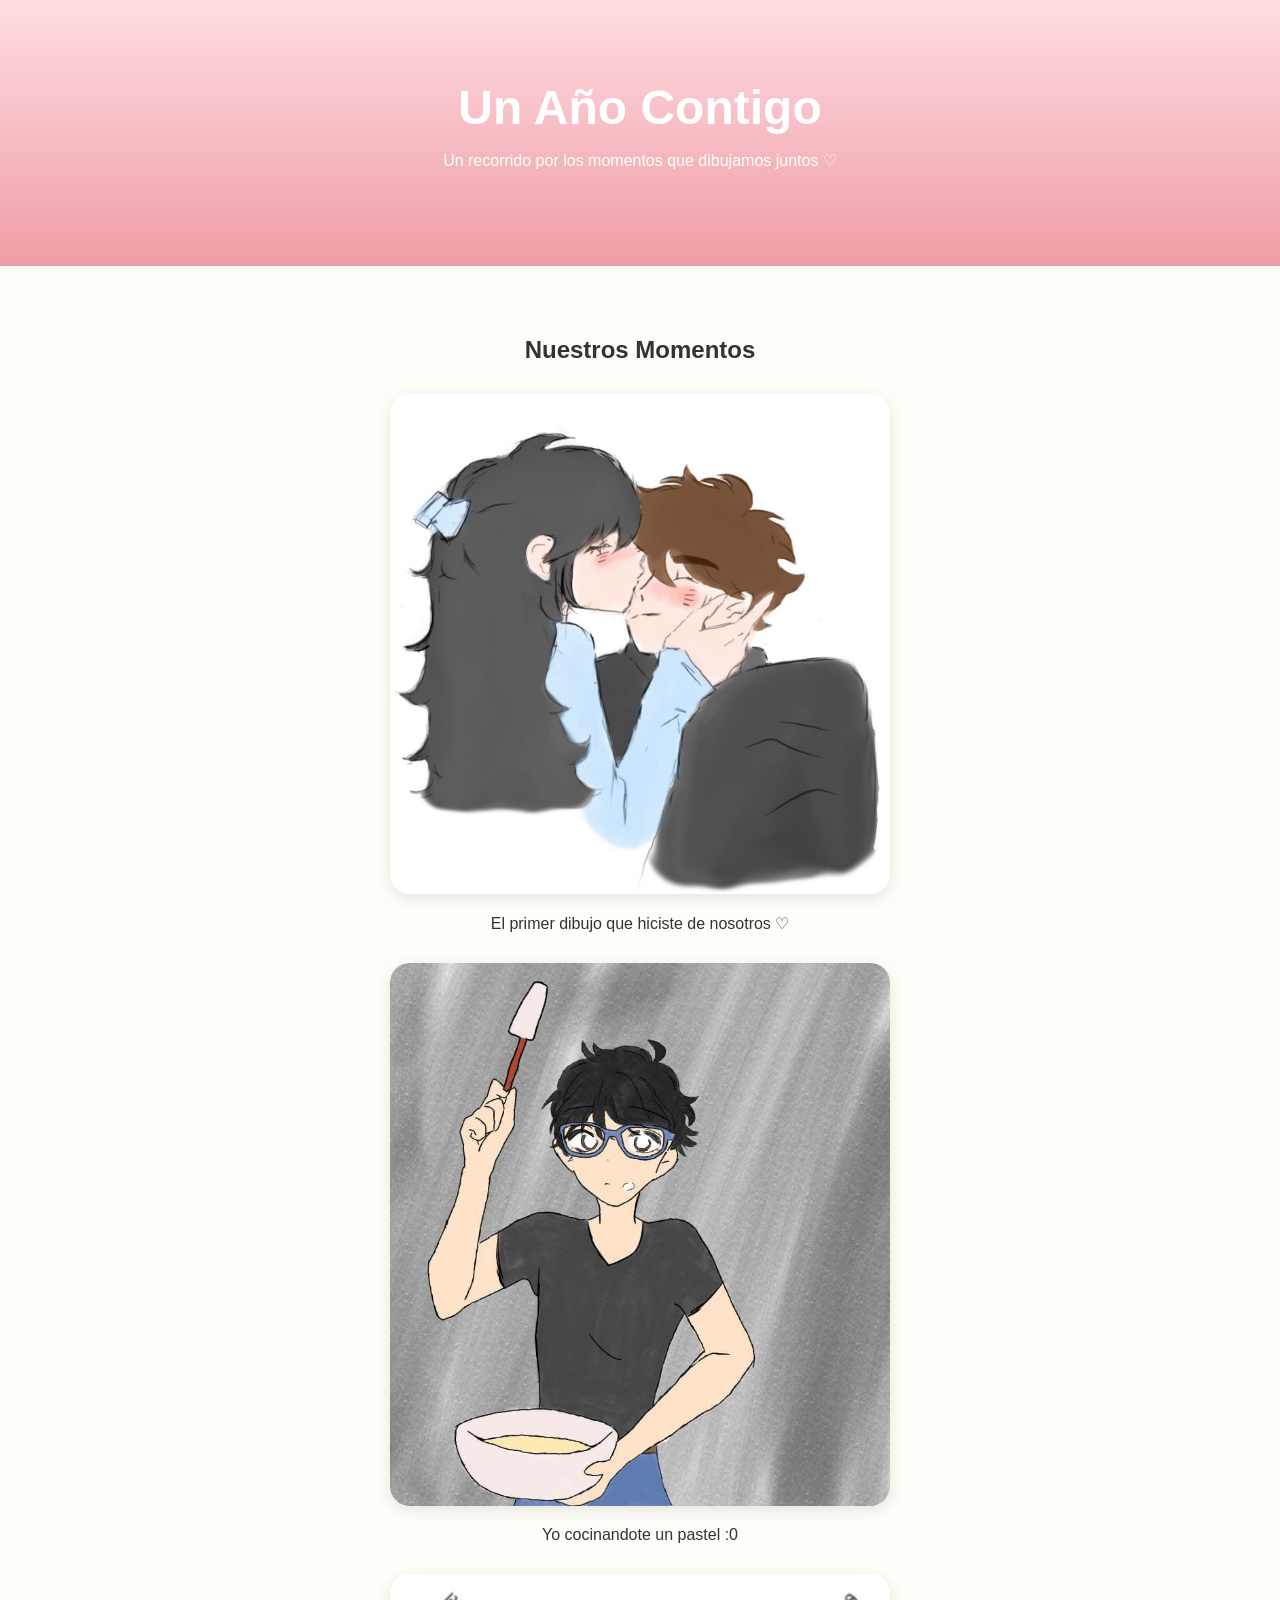
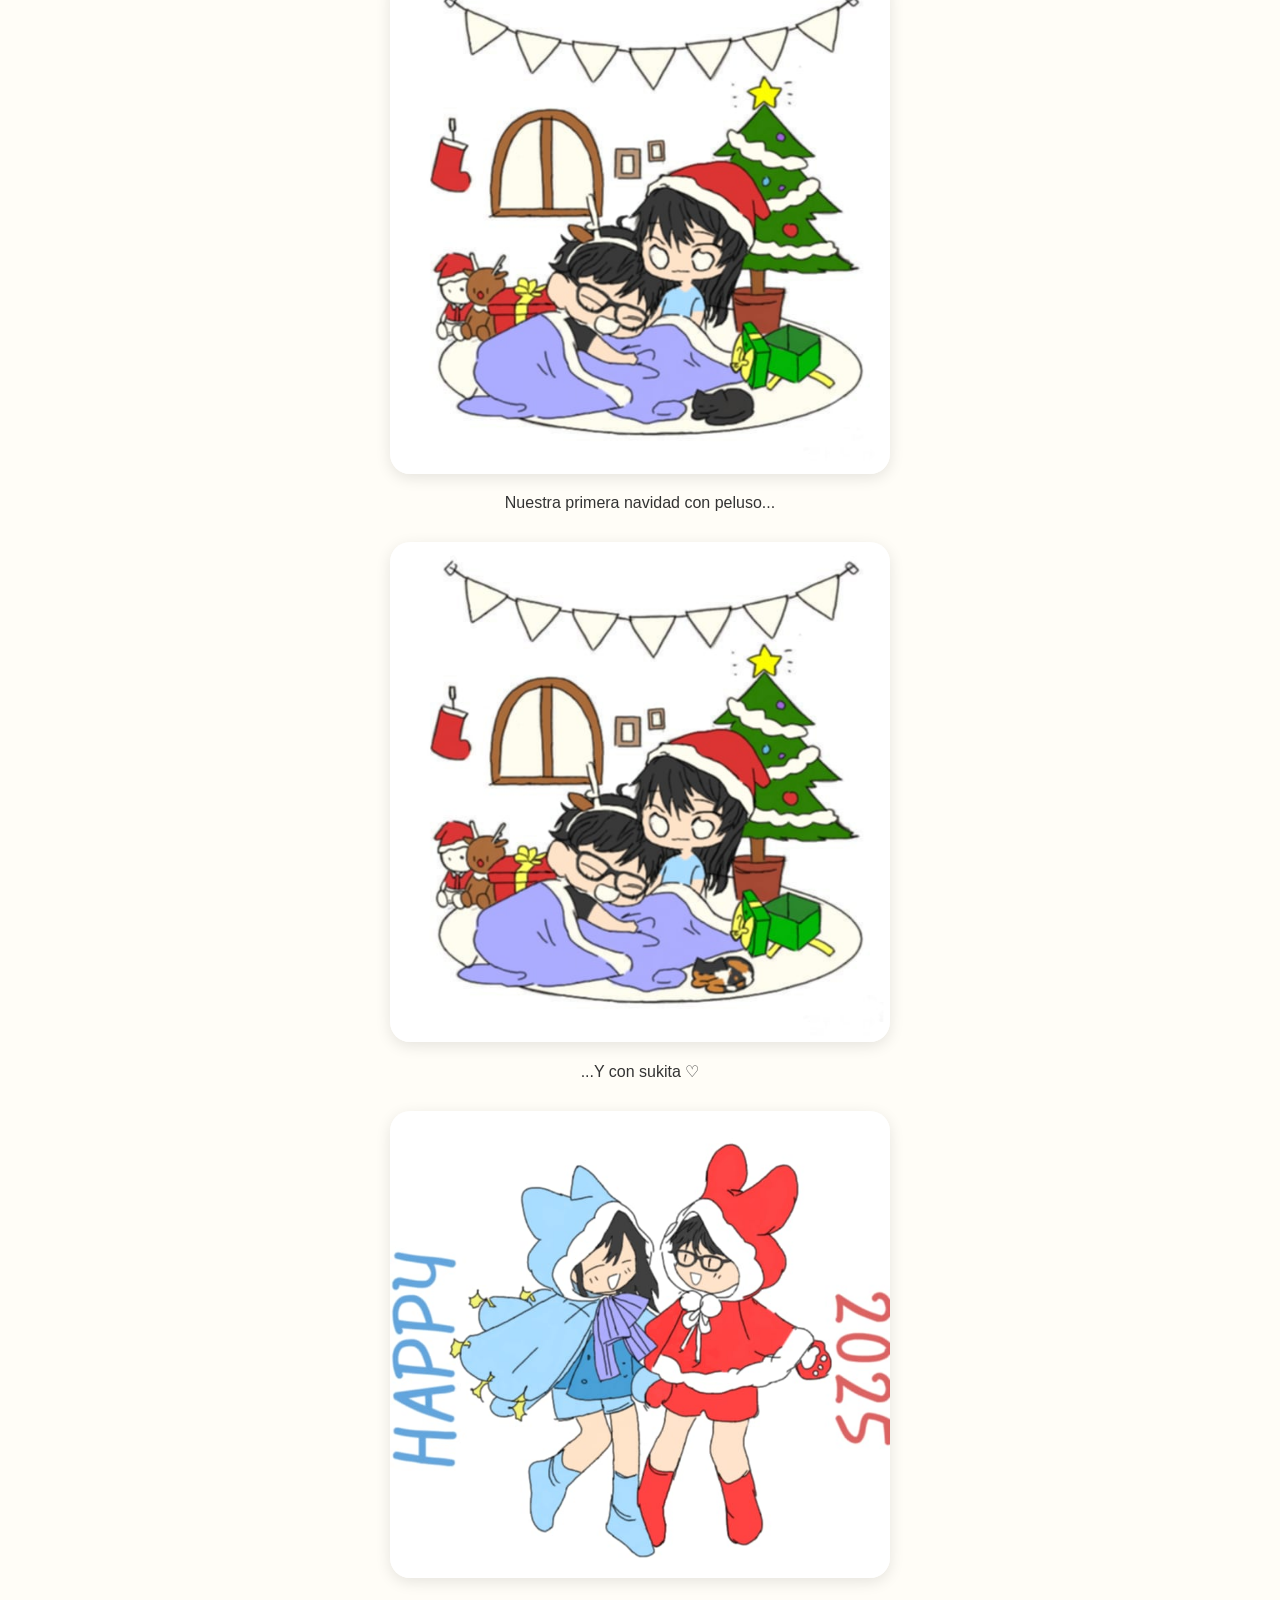
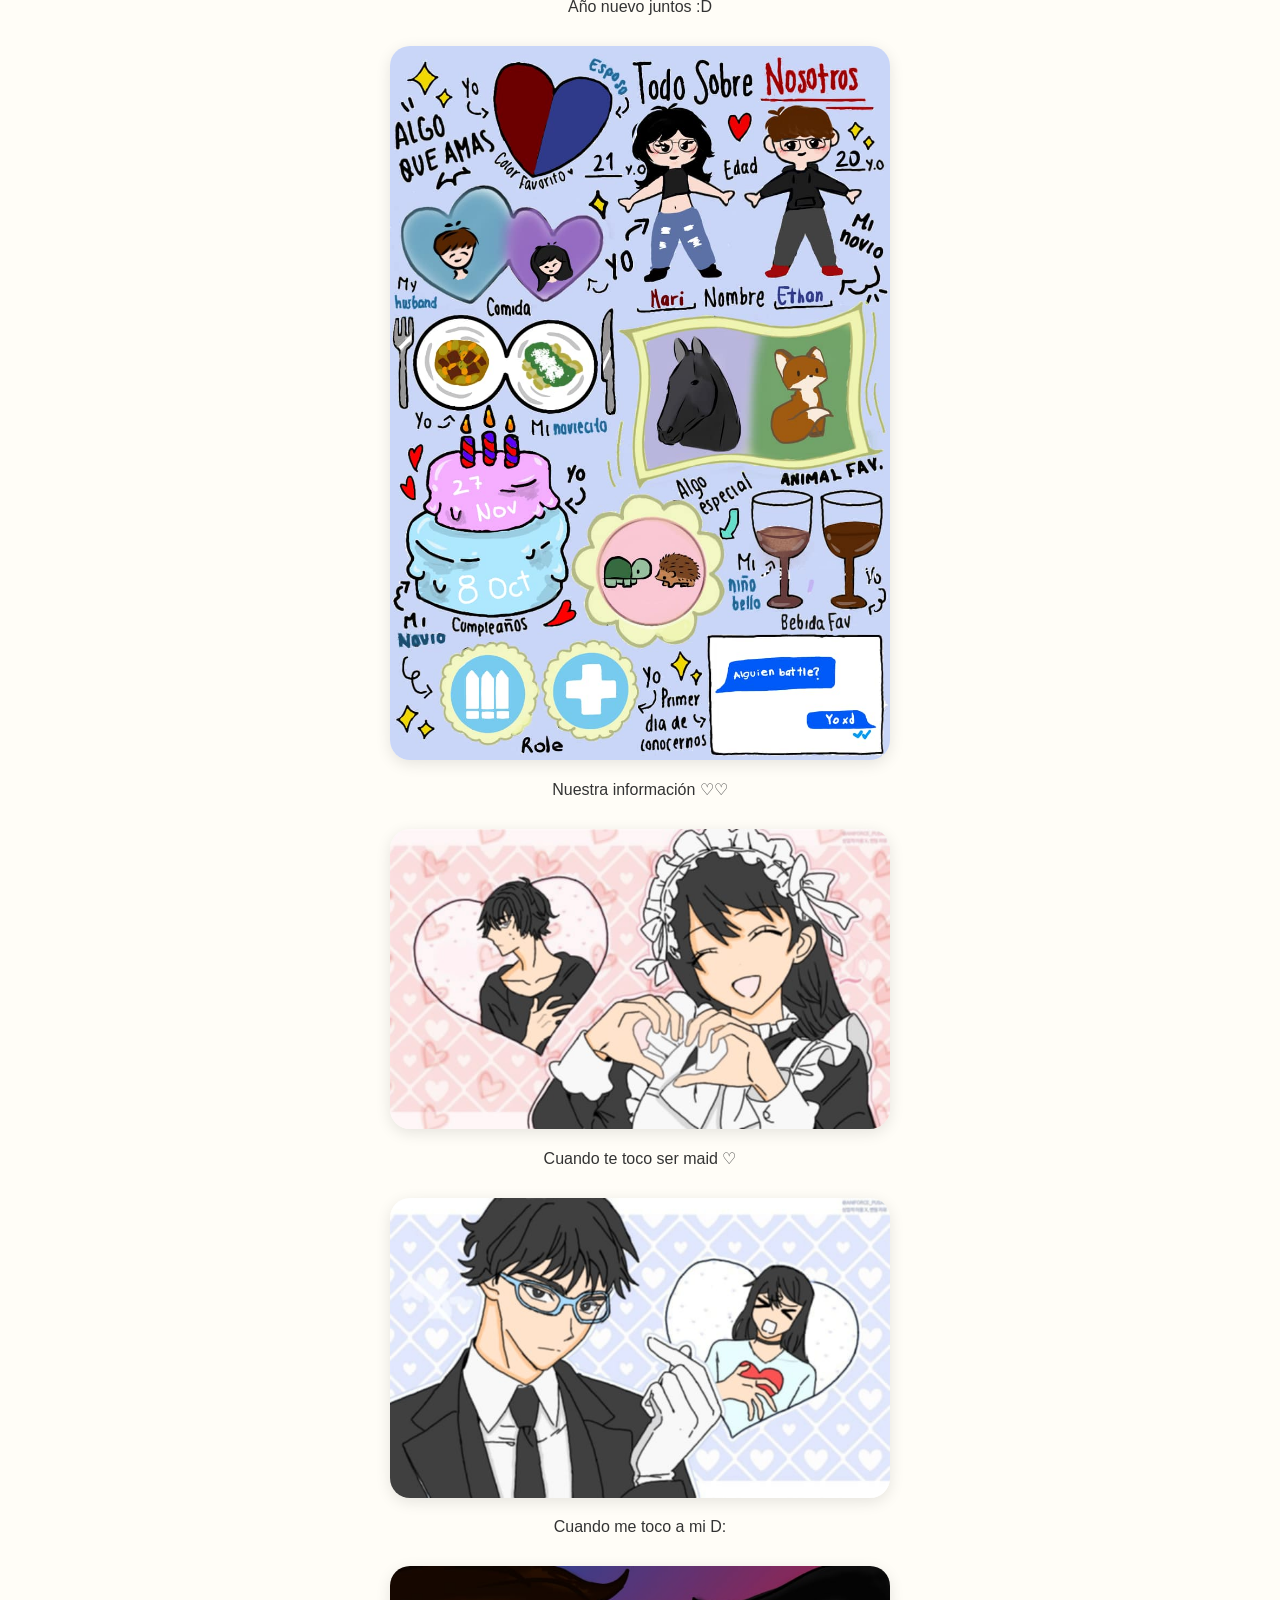
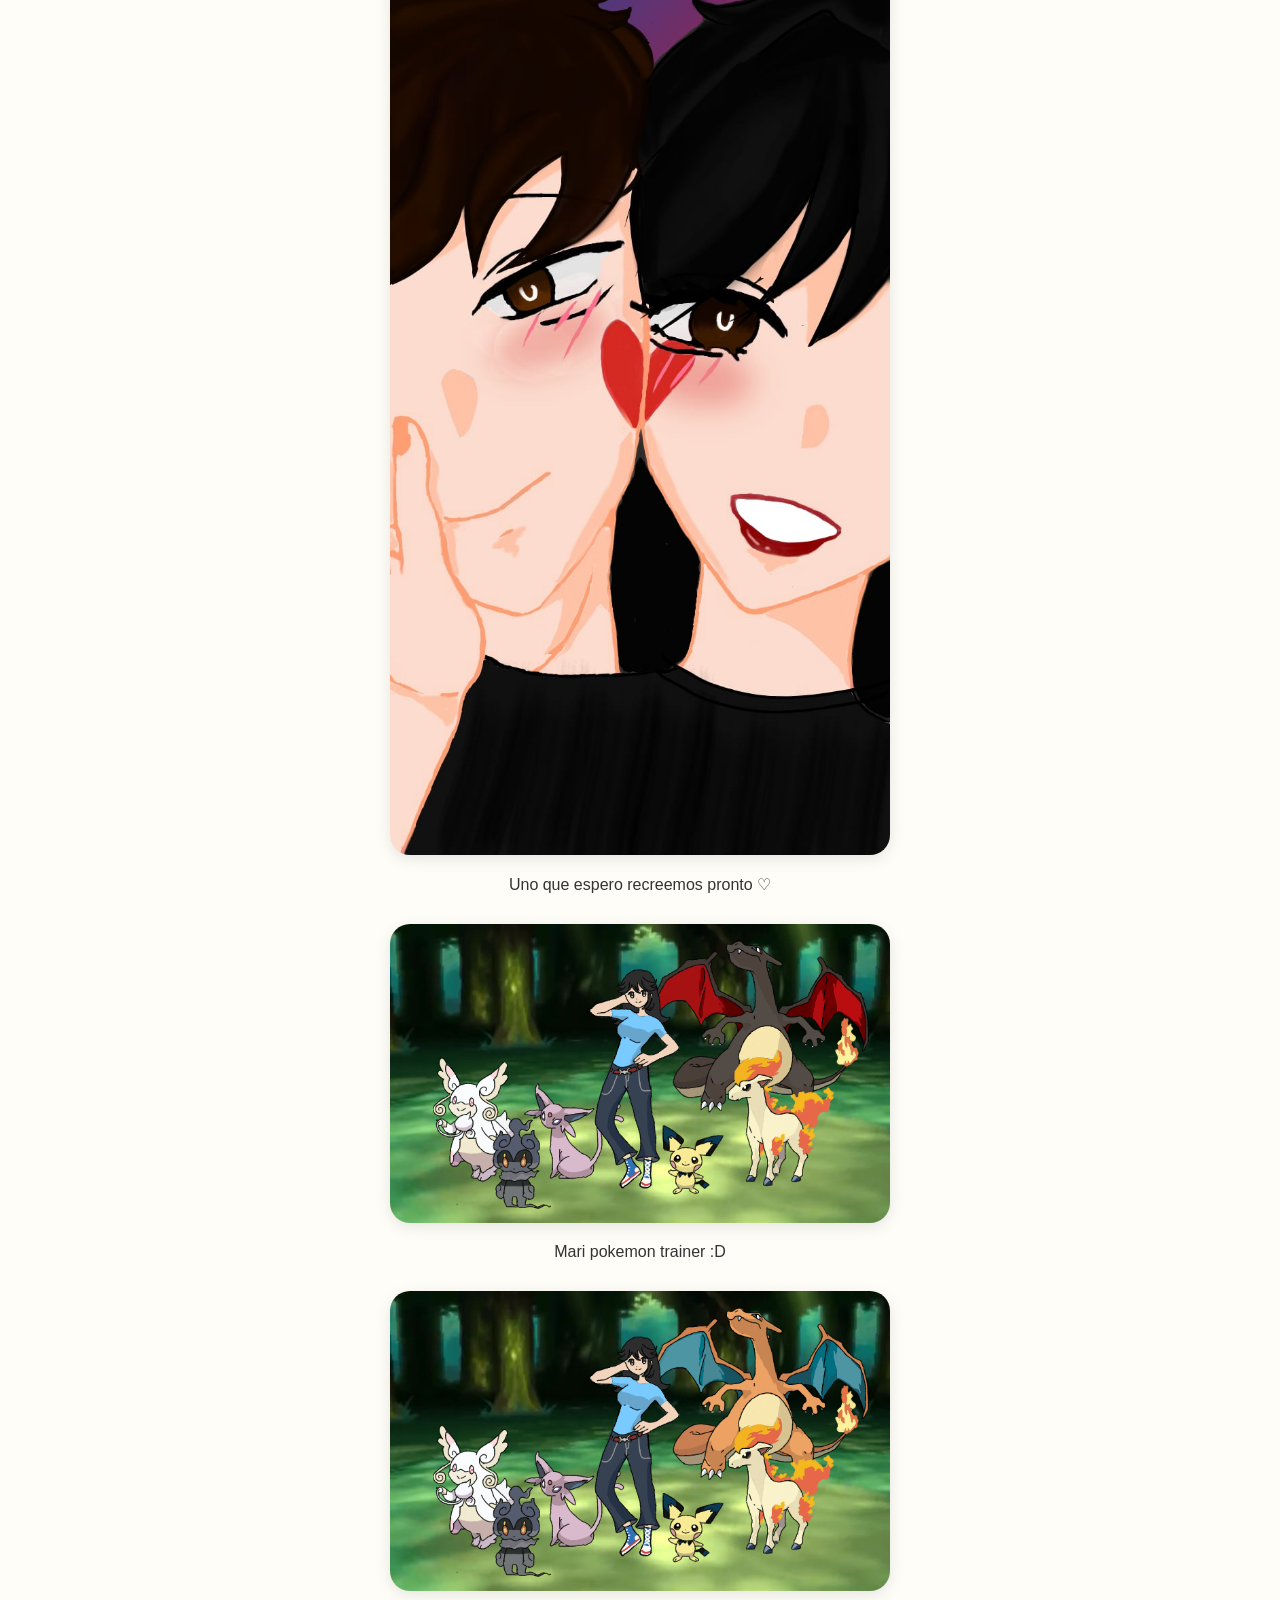
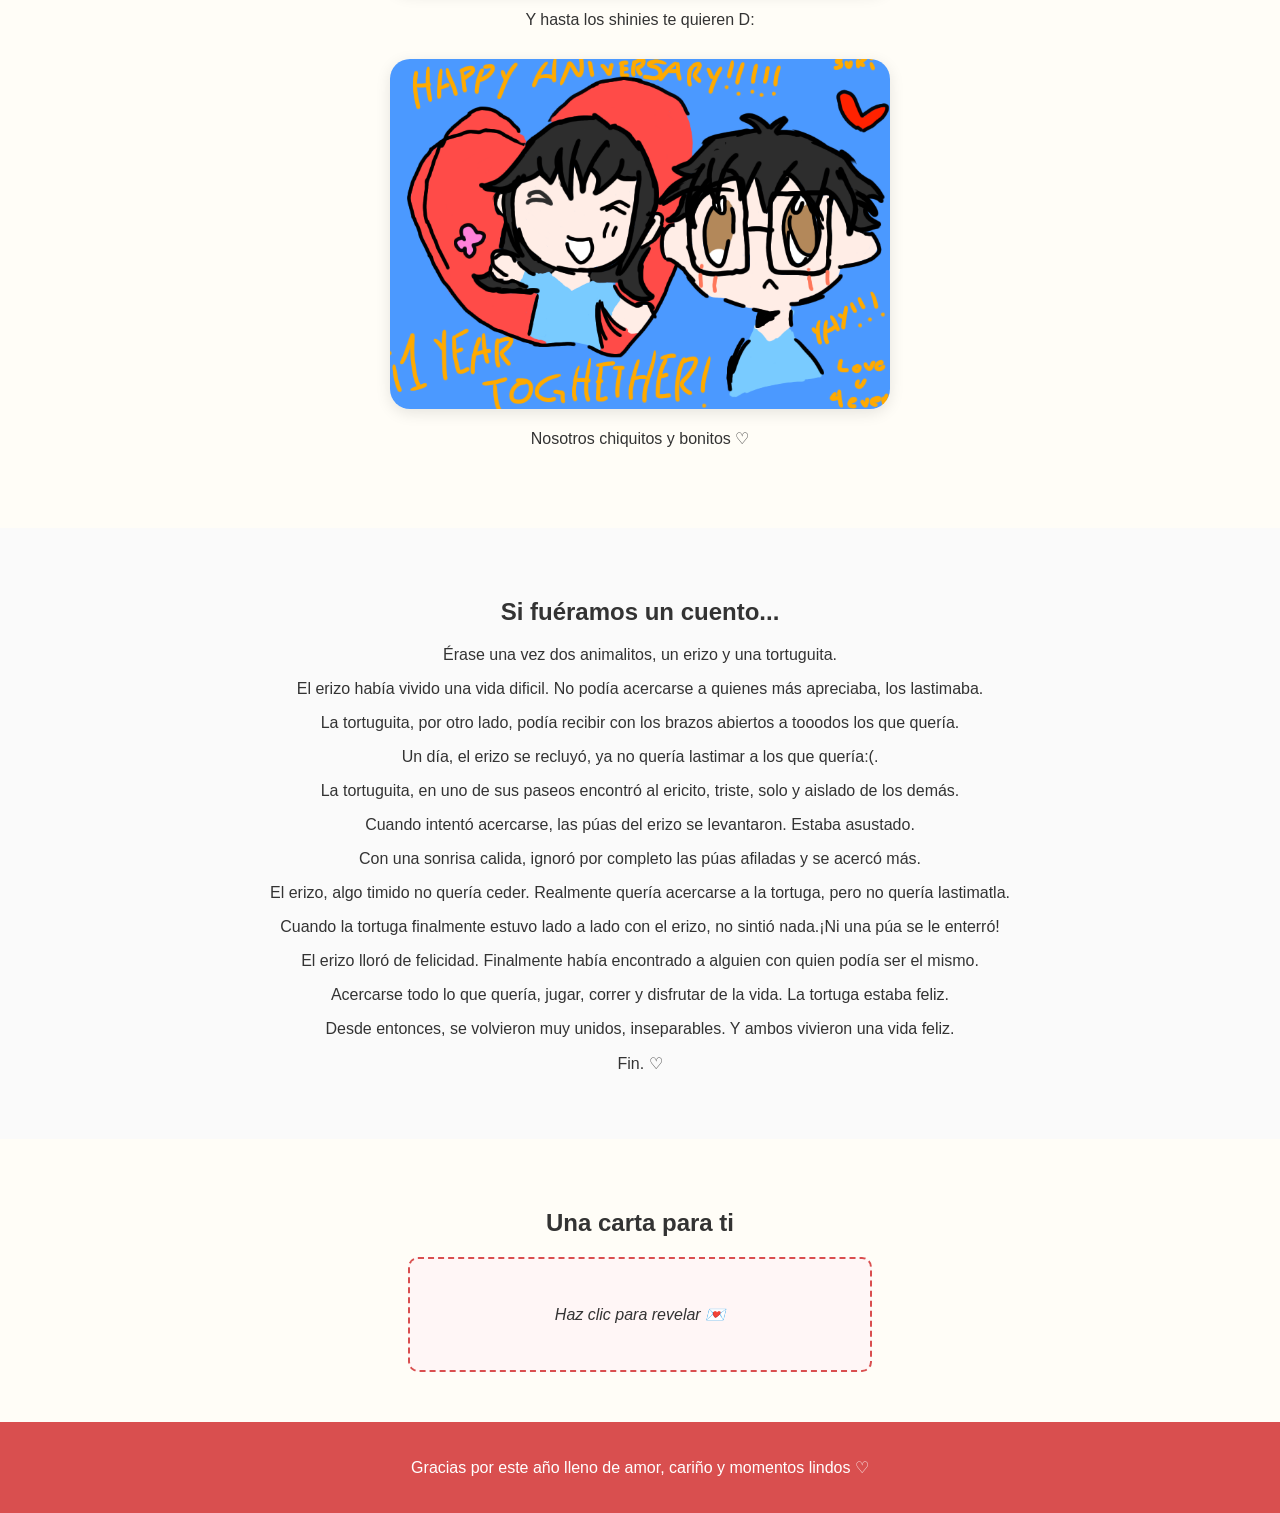
==== historia.html @ 0e6df44b "Add files via upload" ====
<!DOCTYPE html>
<html lang="es">
<head>
  <meta charset="UTF-8" />
  <meta name="viewport" content="width=device-width, initial-scale=1.0"/>
  <title>Un Año Contigo</title>
  <link rel="stylesheet" href="css/estilo.css" />
</head>
<body>
  <header class="hero">
    <h1>Un Año Contigo</h1>
    <p>Un recorrido por los momentos que dibujamos juntos ♡</p>
  </header> 

  <section id="historia" class="seccion">
    <h2>Nuestros Momentos</h2>
    
    <div class="momento">
      <img src="img/ushug.jpg" alt="Dibujo 1" />
      <p>El primer dibujo que hiciste de nosotros ♡</p>
    </div>

    <div class="momento">
      <img src="img/mecook.jpg" alt="Dibujo 2" />
      <p>Yo cocinandote un pastel :0</p>
    </div>

    <div class="momento">
      <img src="img/chpeluso.jpeg" alt="Dibujo 2" />
      <p>Nuestra primera navidad con peluso...</p>
    </div>

    <div class="momento">
      <img src="img/chsuka.jpeg" alt="Dibujo 2" />
      <p>...Y con sukita ♡</p>
    </div>

    <div class="momento">
      <img src="img/newyear.jpeg" alt="Dibujo 2" />
      <p>Año nuevo juntos :D</p>
    </div>

    <div class="momento">
      <img src="img/abtus.jpeg" alt="Dibujo 2" />
      <p>Nuestra información ♡♡</p>
    </div>

    <div class="momento">
      <img src="img/maidmai.jpeg" alt="Dibujo 2" />
      <p>Cuando te toco ser maid ♡</p>
    </div>

    <div class="momento">
      <img src="img/maidme.jpeg" alt="Dibujo 2" />
      <p>Cuando me toco a mi D:</p>
    </div>

    <div class="momento">
      <img src="img/heartkiss.jpeg" alt="Dibujo 2" />
      <p>Uno que espero recreemos pronto ♡</p>
    </div>

    <div class="momento">
      <img src="img/trainer.png" alt="Dibujo 2" />
      <p>Mari pokemon trainer :D</p>
    </div>

    <div class="momento">
      <img src="img/shinytrainer.png" alt="Dibujo 2" />
      <p>Y hasta los shinies te quieren D:</p>
    </div>

    <div class="momento">
      <img src="img/chibiart.png" alt="Dibujo 2" />
      <p>Nosotros chiquitos y bonitos ♡</p>
    </div>

    <!-- Agrega más momentos aquí -->
  </section>

  <section class="seccion historia">
    <h2>Si fuéramos un cuento...</h2>
    <p>Érase una vez dos animalitos, un erizo y una tortuguita.</p>
    <p>El erizo había vivido una vida dificil. No podía acercarse a quienes más apreciaba, los lastimaba.</p>
    <p>La tortuguita, por otro lado, podía recibir con los brazos abiertos a tooodos los que quería.</p>
    <p>Un día, el erizo se recluyó, ya no quería lastimar a los que quería:(.</p>
    <p>La tortuguita, en uno de sus paseos encontró al ericito, triste, solo y aislado de los demás.</p>
    <p>Cuando intentó acercarse, las púas del erizo se levantaron. Estaba asustado.</p>
    <p>Con una sonrisa calida, ignoró por completo las púas afiladas y se acercó más.</p>
    <p>El erizo, algo timido no quería ceder. Realmente quería acercarse a la tortuga, pero no quería lastimatla.</p>
    <p>Cuando la tortuga finalmente estuvo lado a lado con el erizo, no sintió nada.¡Ni una púa se le enterró!</p>
    <p>El erizo lloró de felicidad. Finalmente había encontrado a alguien con quien podía ser el mismo.</p>
    <p>Acercarse todo lo que quería, jugar, correr y disfrutar de la vida. La tortuga estaba feliz.</p>
    <p>Desde entonces, se volvieron muy unidos, inseparables. Y ambos vivieron una vida feliz.</p>
    <p>Fin.  ♡</p>
    <!-- Aquí puedes escribir tu cuento o poner imágenes tipo historia -->
  </section>

  <section class="seccion carta">
    <h2>Una carta para ti</h2>
    <div class="carta-interactiva" onclick="mostrarLinea()">
      <p id="linea-carta">Haz clic para revelar 💌</p>
    </div>
  </section>

  <footer>
    <p>Gracias por este año lleno de amor, cariño y momentos lindos ♡</p>
  </footer>

  <script src="js/script.js"></script>
</body>
</html>
---- css/estilo.css ----
body {
  margin: 0;
  font-family: 'Segoe UI', sans-serif;
  background: #fffdf7;
  color: #333;
}

.hero {
  background: linear-gradient(#ffdde1, #ee9ca7);
  text-align: center;
  padding: 80px 20px;
  color: #fff;
}

.hero h1 {
  font-size: 3em;
  margin: 0;
}


.seccion {
  padding: 50px 20px;
  text-align: center;
}

.momento {
  margin: 30px auto;
  max-width: 500px;
  transition: box-shadow 0.4s ease;
}

.momento img {
  width: 100%;
  border-radius: 20px;
  box-shadow: 0 4px 15px rgba(0,0,0,0.1);
  transition: transform 0.5s ease;
  transition: box-shadow 0.5s ease;
}

.momento:hover img{
    transform: translateY(-20px);
    box-shadow: 0 10px 20px rgba(0, 0, 0, 0.3);
}

.historia {
  background: #fafafa;
}

.carta-interactiva {
  border: 2px dashed #d94f4f;
  padding: 30px;
  margin: 0 auto;
  max-width: 400px;
  cursor: pointer;
  font-style: italic;
  background: #fff6f6;
  border-radius: 10px;
}

footer {
  background: #d94f4f;
  color: white;
  text-align: center;
  padding: 20px;
}
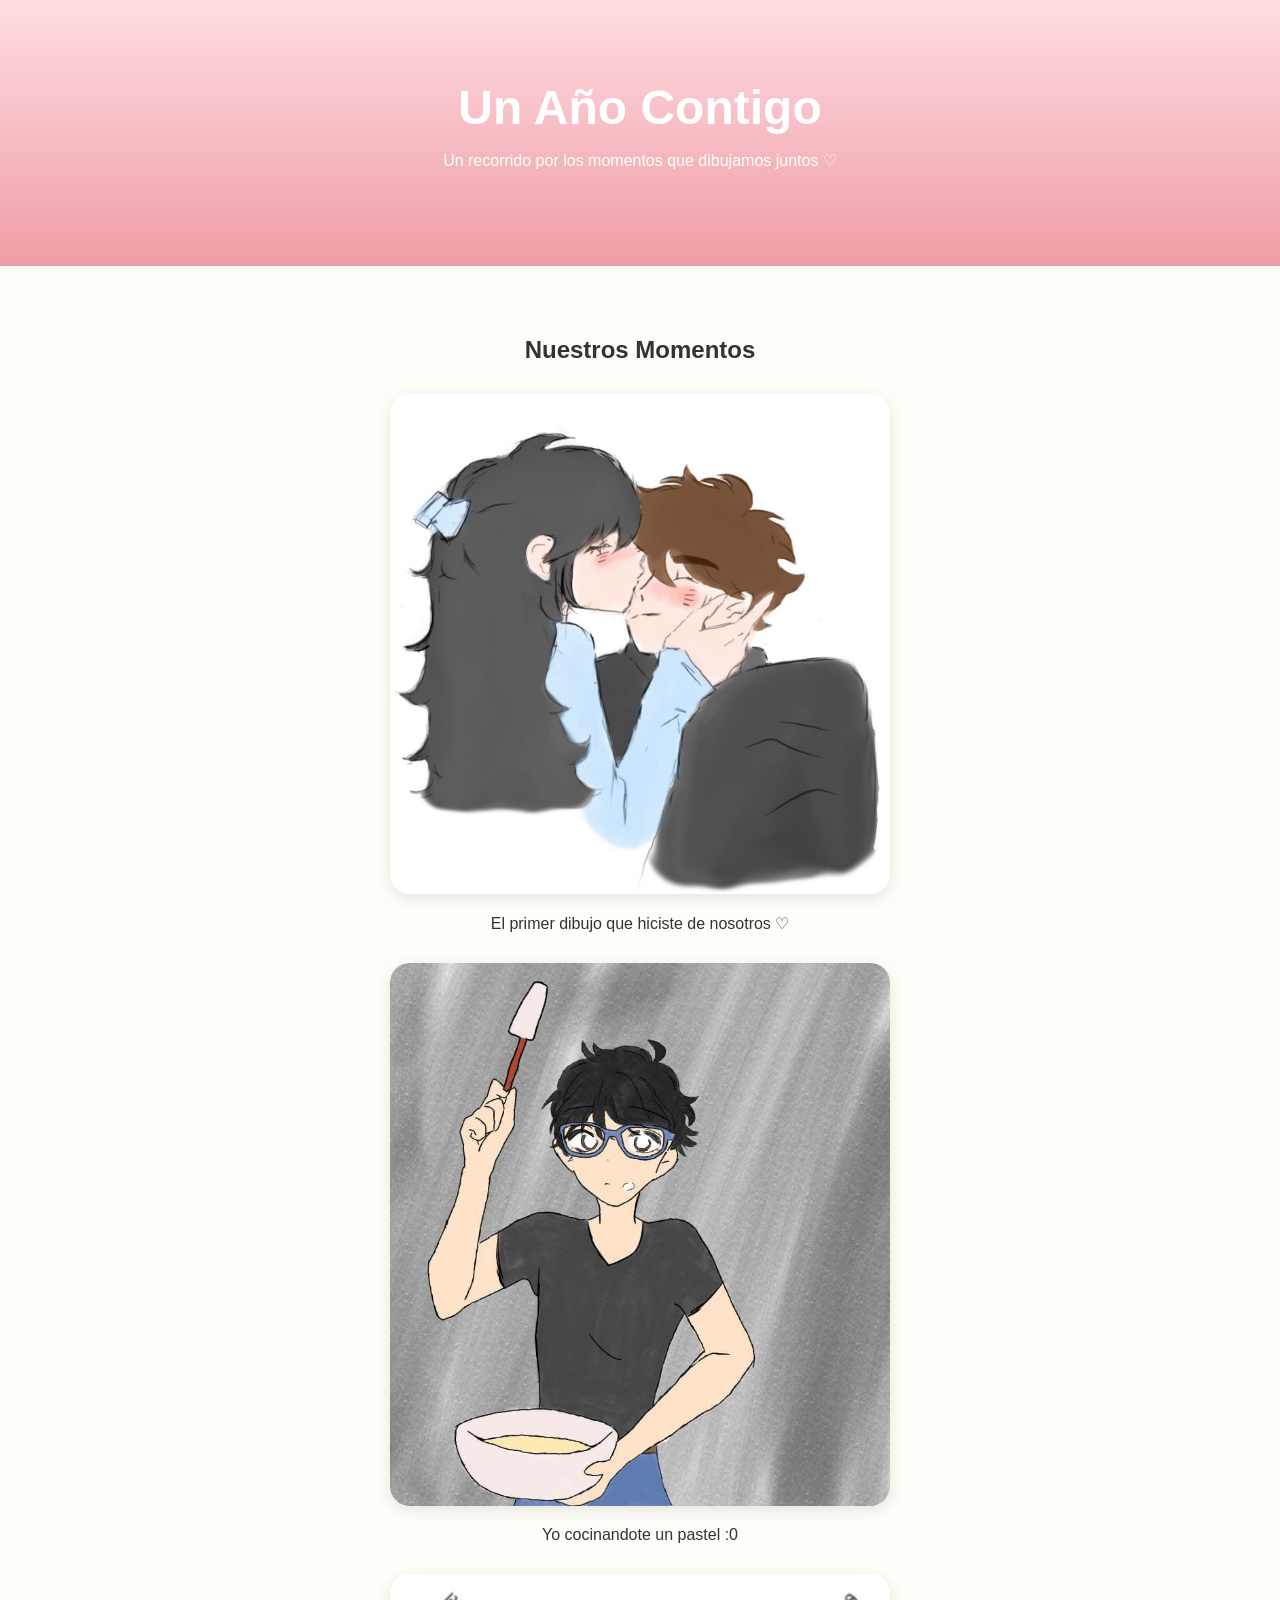
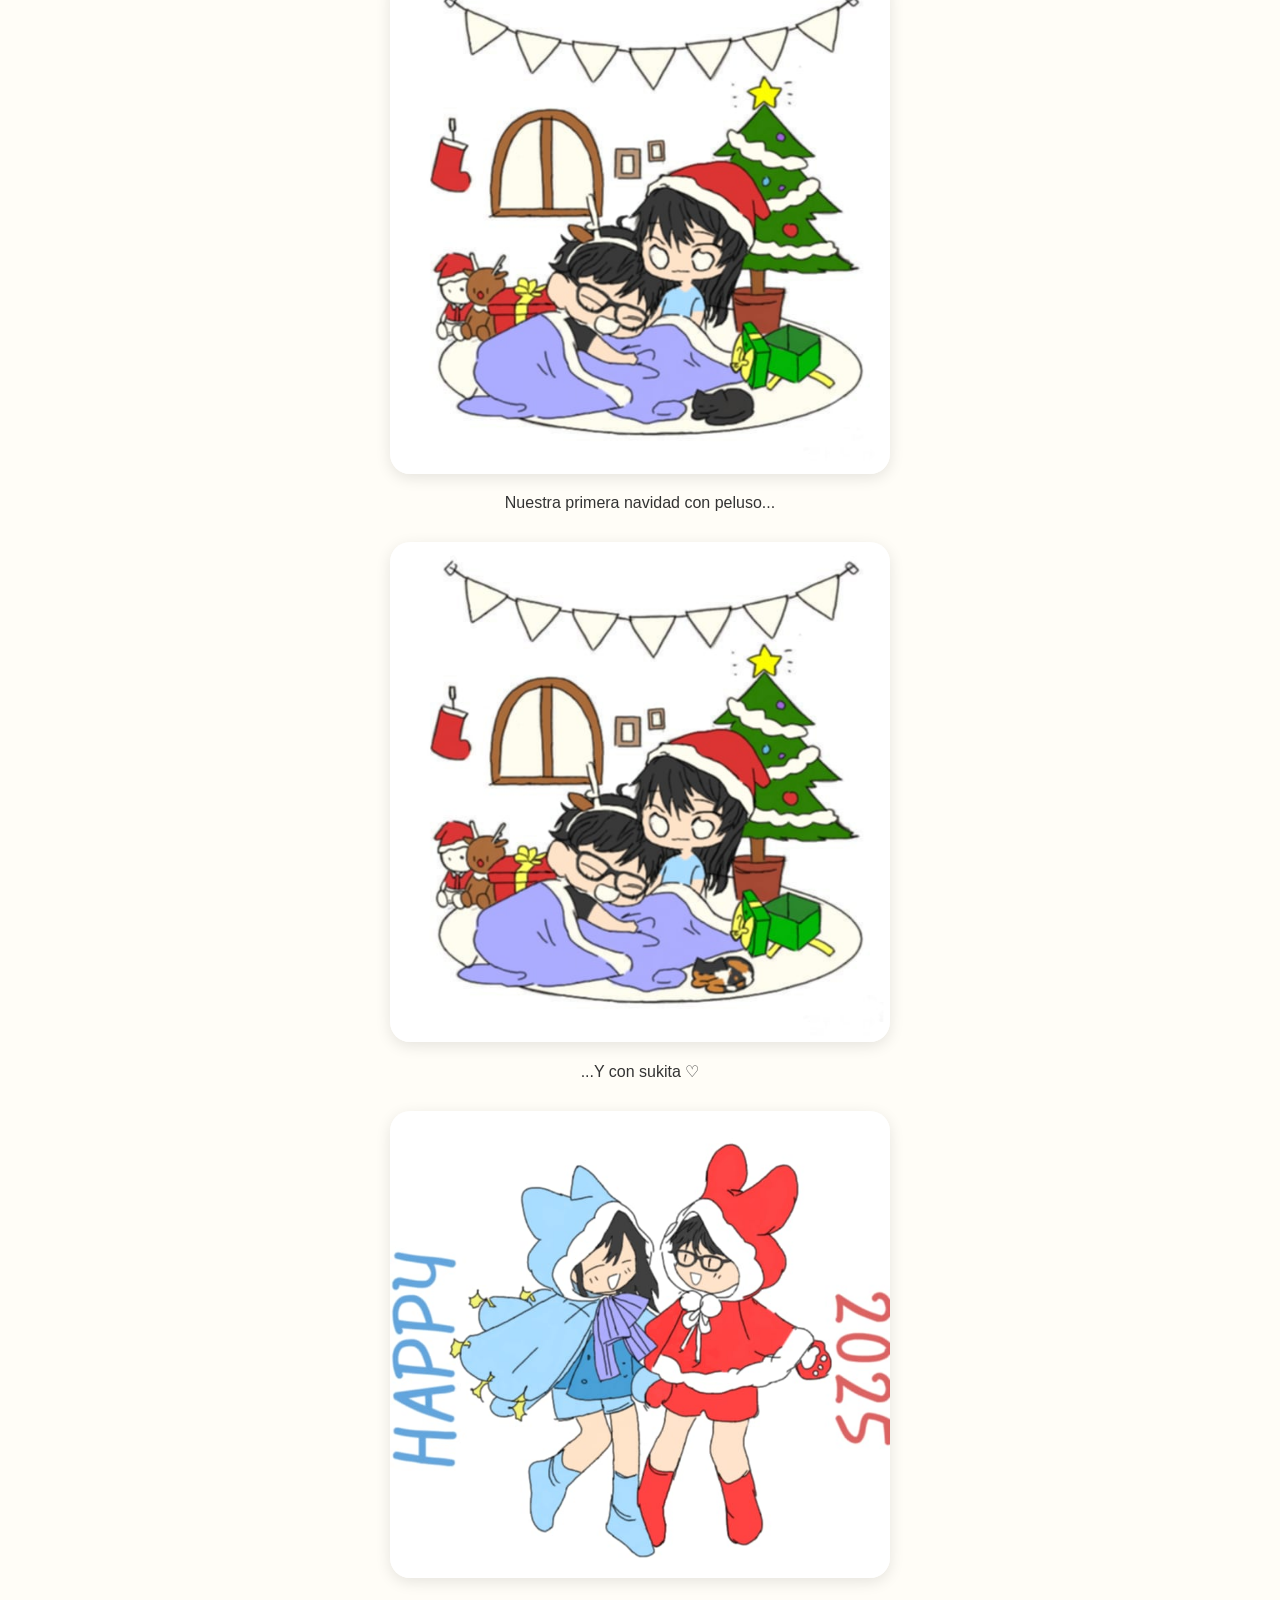
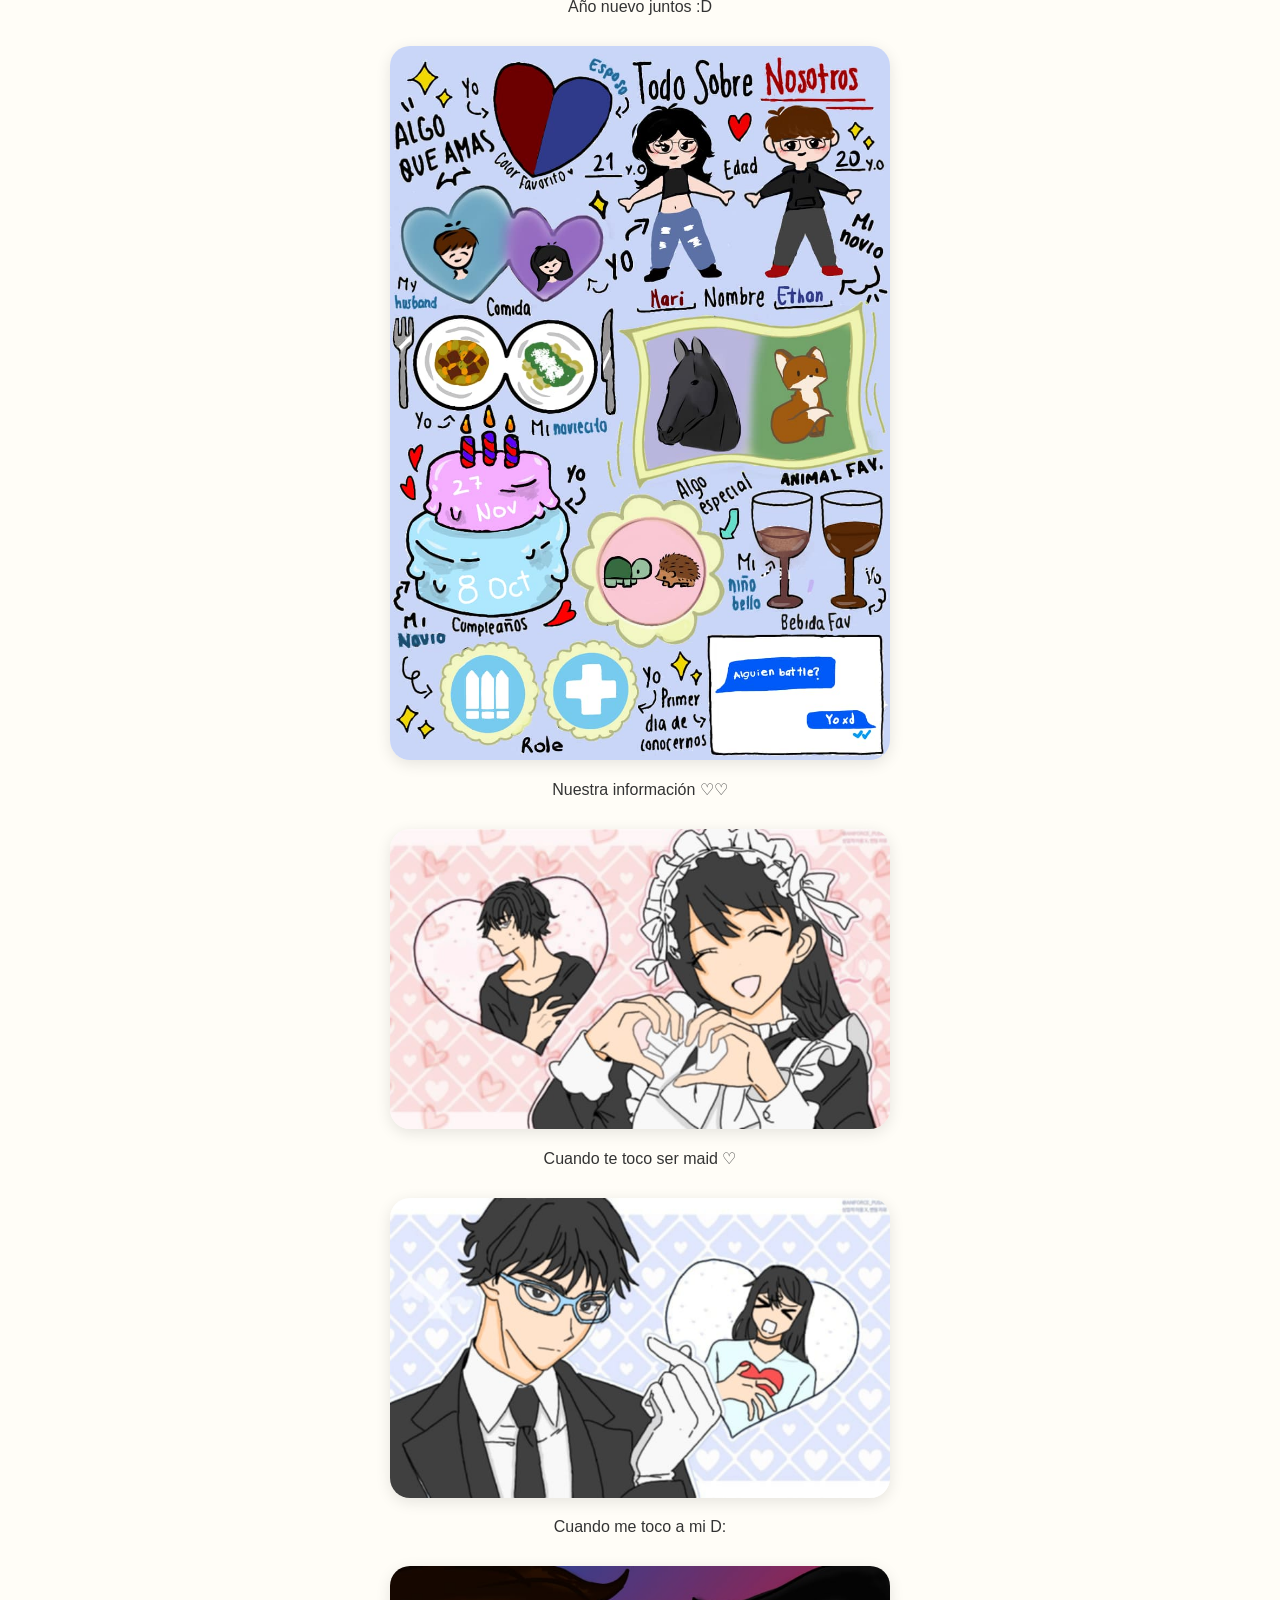
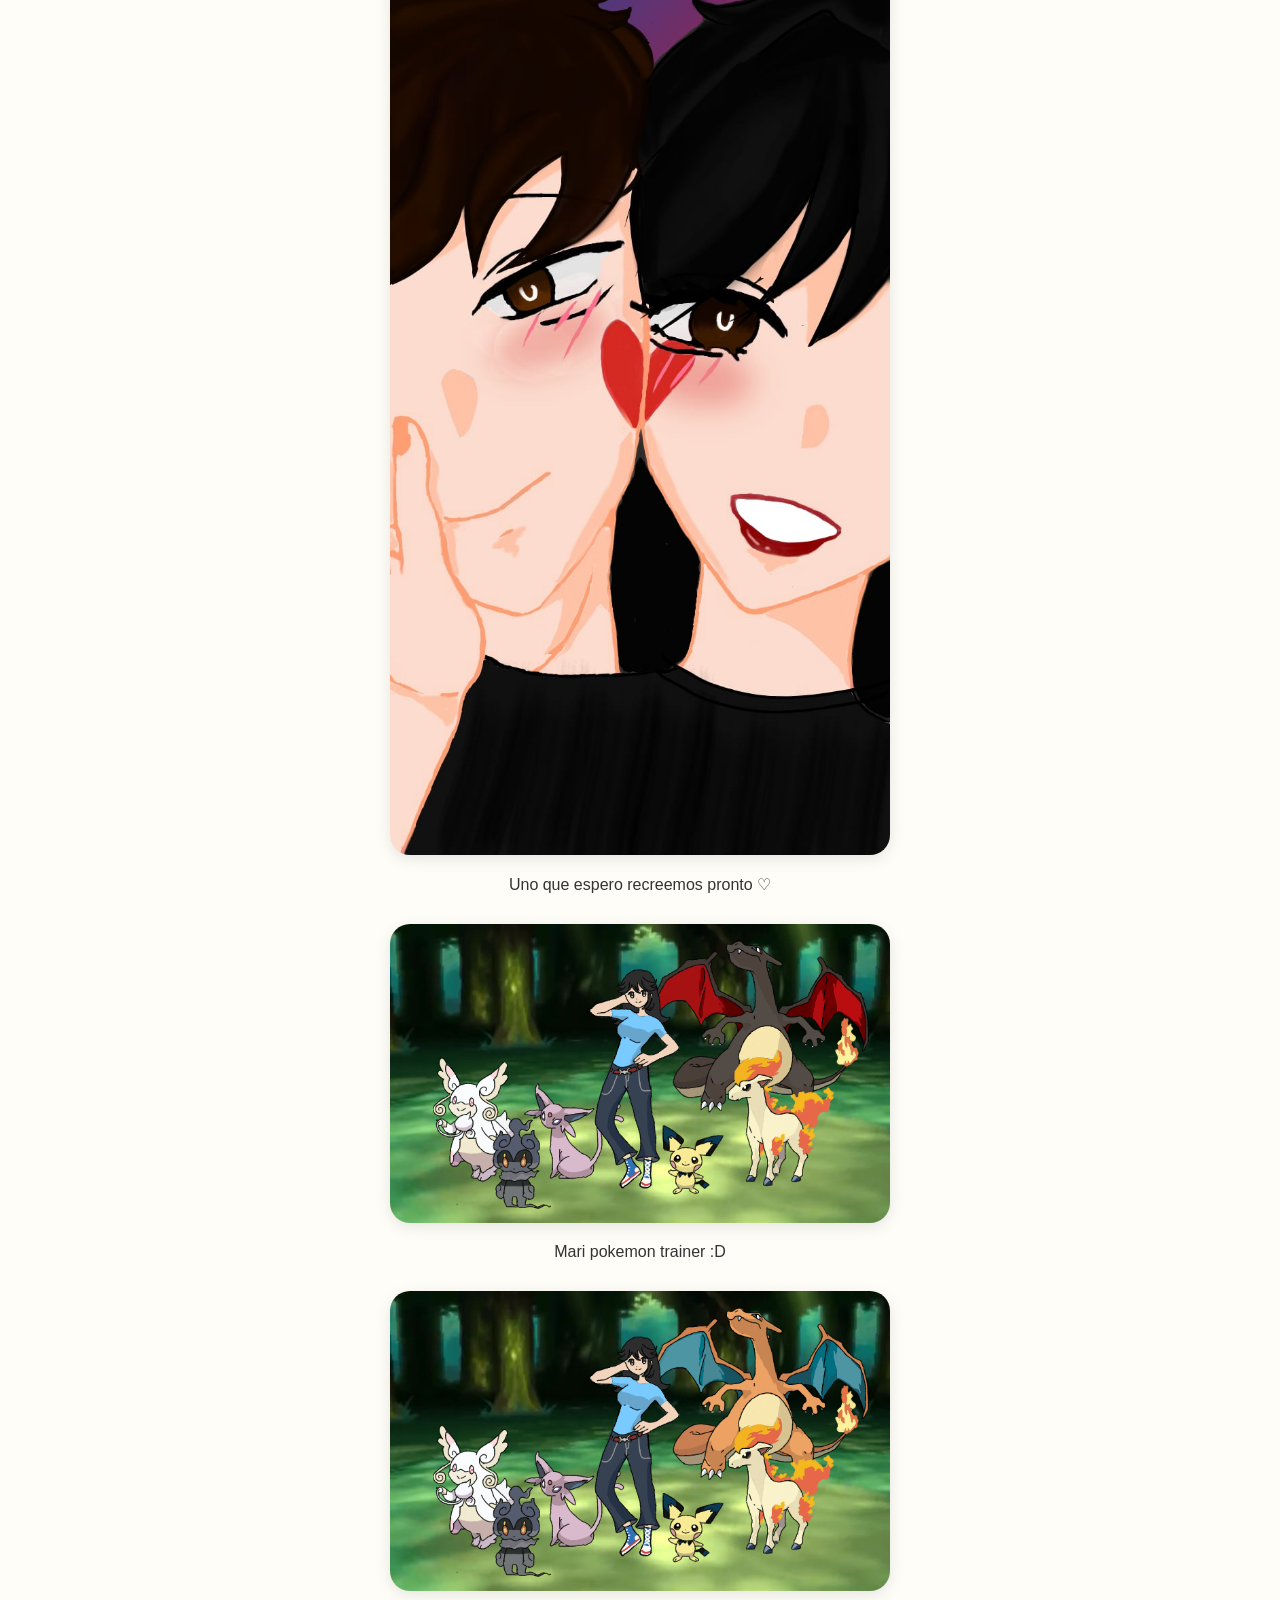
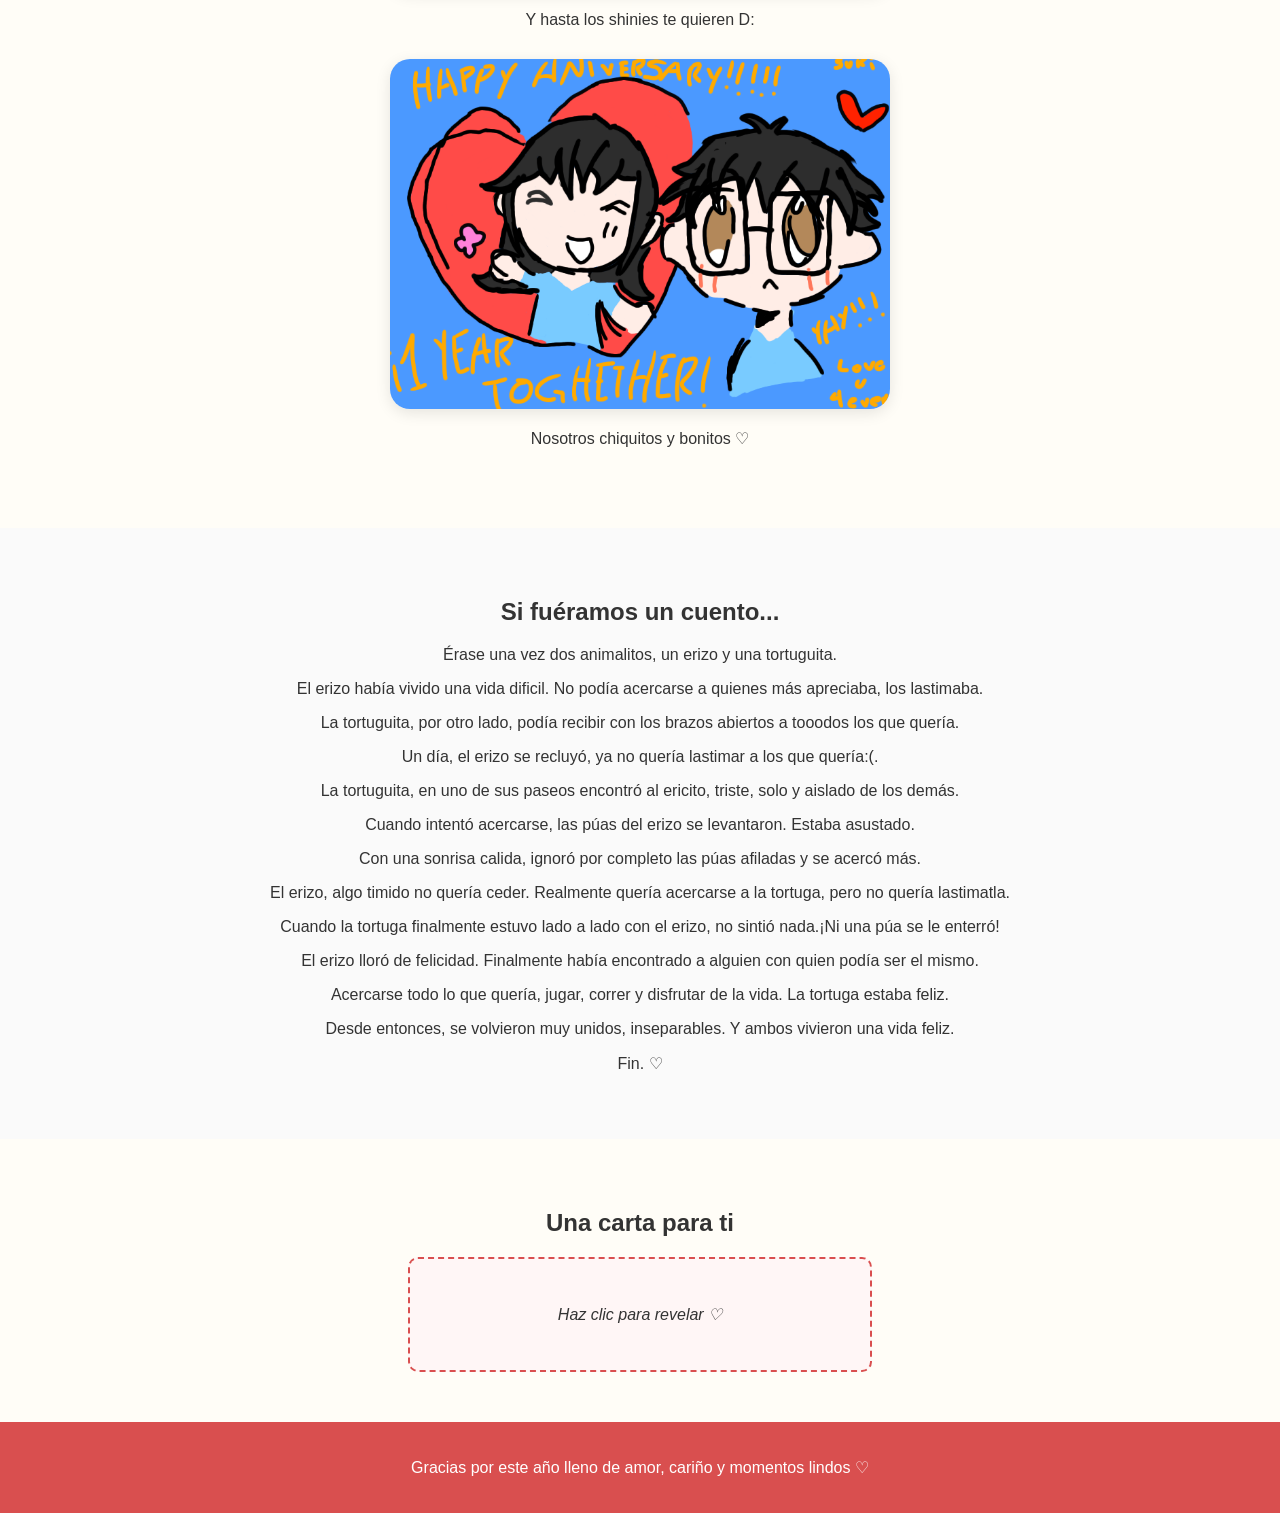
==== commit 0e6393a3: "Update historia.html" ====
--- a/historia.html
+++ b/historia.html
@@ -99,7 +99,7 @@
   <section class="seccion carta">
     <h2>Una carta para ti</h2>
     <div class="carta-interactiva" onclick="mostrarLinea()">
-      <p id="linea-carta">Haz clic para revelar 💌</p>
+      <p id="linea-carta">Haz clic para revelar ♡</p>
     </div>
   </section>
 
@@ -110,3 +110,4 @@
   <script src="js/script.js"></script>
 </body>
 </html>
+
